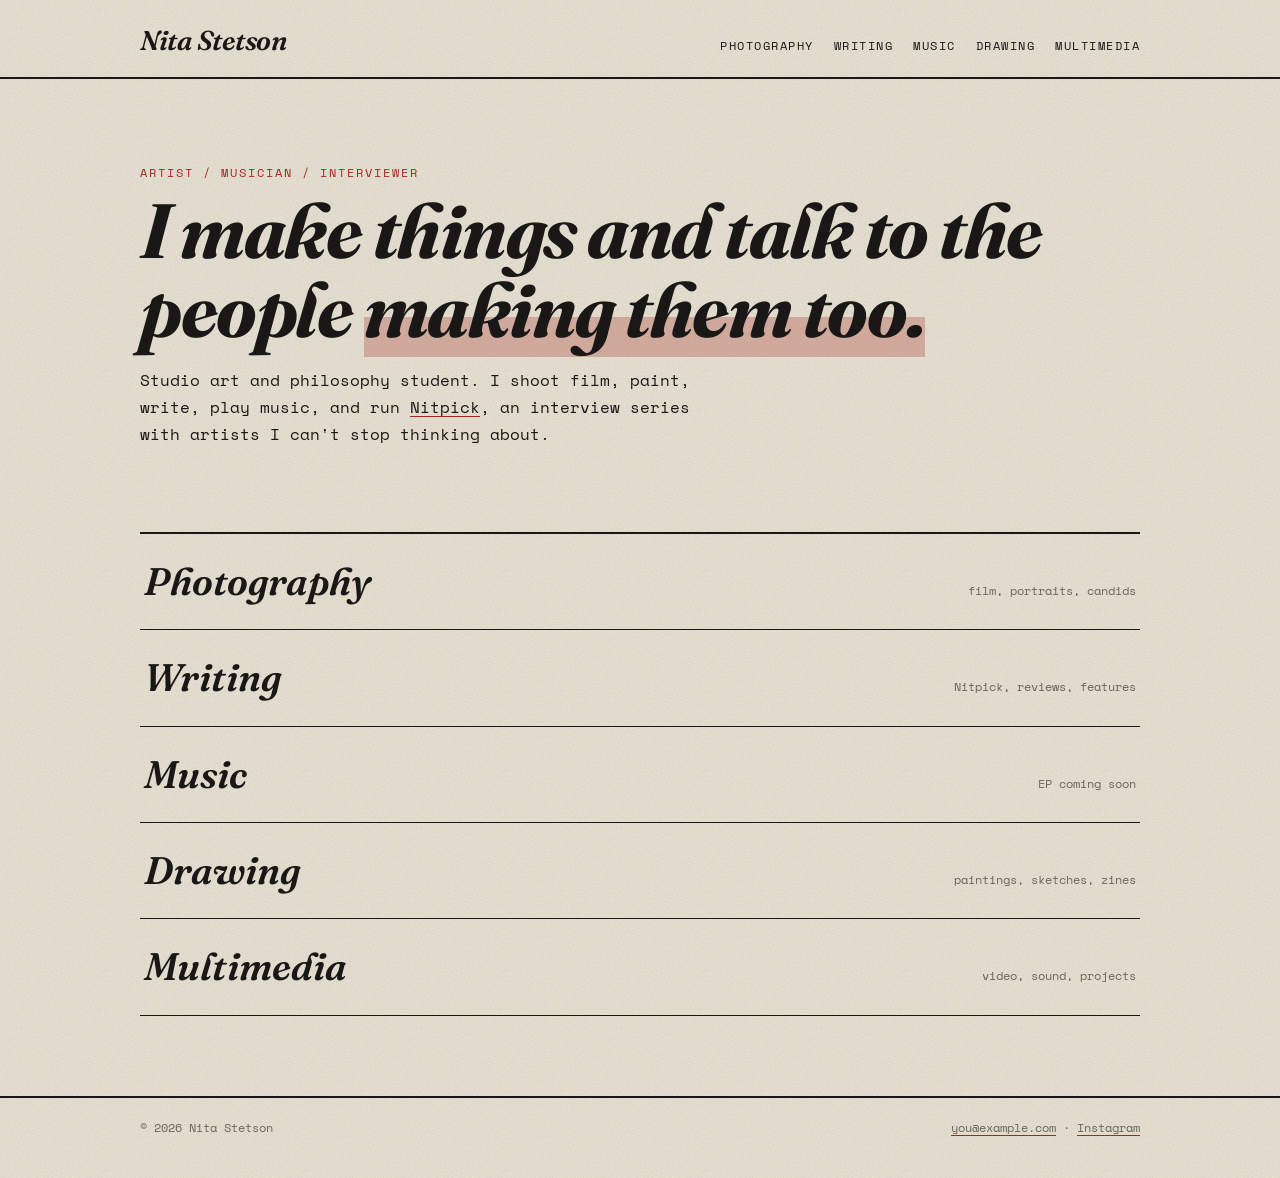
==== index.html @ 401b3606 "idk" ====
<!doctype html>
<html lang="en">
<head>
  <meta charset="utf-8">
  <meta name="viewport" content="width=device-width, initial-scale=1">
  <title>Nita Stetson</title>
  <meta name="description" content="Nita Stetson — artist, musician, interviewer. Photography, writing, music, drawing, multimedia.">
  <link rel="preconnect" href="https://fonts.googleapis.com">
  <link rel="preconnect" href="https://fonts.gstatic.com" crossorigin>
  <link href="https://fonts.googleapis.com/css2?family=Fraunces:ital,wght@0,600;0,700;1,600;1,700&family=Space+Mono:wght@400;700&display=swap" rel="stylesheet">
  <link rel="stylesheet" href="style.css">
</head>
<body>
  <header class="site">
    <div class="wrap">
      <a class="wordmark" href="index.html">Nita Stetson</a>
      <nav class="site" aria-label="Main">
        <ul>
          <li><a href="photography.html">Photography</a></li>
          <li><a href="writing.html">Writing</a></li>
          <li><a href="music.html">Music</a></li>
          <li><a href="drawing.html">Drawing</a></li>
          <li><a href="multimedia.html">Multimedia</a></li>
        </ul>
      </nav>
    </div>
  </header>

  <main>
    <div class="wrap">
      <section class="hero">
        <span class="label">Artist / Musician / Interviewer</span>
        <!-- EDIT: your one-line intro -->
        <h1>I make things and talk to the people <span class="hl">making them too.</span></h1>
        <p class="lede">
          <!-- EDIT: two or three sentences in your own voice -->
          Studio art and philosophy student. I shoot film, paint, write, play music, and run
          <a href="writing.html#nitpick">Nitpick</a>, an interview series with artists I can't stop thinking about.
        </p>
      </section>

      <ul class="rooms">
        <li><a href="photography.html"><span class="room">Photography</span><span class="what">film, portraits, candids</span></a></li>
        <li><a href="writing.html"><span class="room">Writing</span><span class="what">Nitpick, reviews, features</span></a></li>
        <li><a href="music.html"><span class="room">Music</span><span class="what">EP coming soon</span></a></li>
        <li><a href="drawing.html"><span class="room">Drawing</span><span class="what">paintings, sketches, zines</span></a></li>
        <li><a href="multimedia.html"><span class="room">Multimedia</span><span class="what">video, sound, projects</span></a></li>
      </ul>
    </div>
  </main>

  <footer class="site">
    <div class="wrap">
      <span>&copy; 2026 Nita Stetson</span>
      <!-- EDIT: your real email and handle -->
      <span><a href="mailto:you@example.com">you@example.com</a> &middot; <a href="https://instagram.com/yourhandle">Instagram</a></span>
    </div>
  </footer>
</body>
</html>
---- style.css ----
/* ---------- Nita Stetson — starter portfolio ----------
   Edit the colors and fonts here and every page updates. */

:root {
  --paper: #ebe5d6;
  --paper-dark: #ddd5c1;
  --ink: #1a1816;
  --muted: #6b645a;
  --accent: #a3271f;      /* oxblood — change me */
  --tape: rgba(214, 190, 120, 0.55);
  --font-display: "Fraunces", Georgia, serif;
  --font-mono: "Space Mono", "Courier New", monospace;
}

* { box-sizing: border-box; margin: 0; padding: 0; }

html { scroll-behavior: smooth; }

body {
  background: var(--paper);
  color: var(--ink);
  font-family: var(--font-mono);
  font-size: 15px;
  line-height: 1.65;
  min-height: 100vh;
  /* photocopy grain */
  background-image: url("data:image/svg+xml;utf8,<svg xmlns='http://www.w3.org/2000/svg' width='200' height='200'><filter id='n'><feTurbulence type='fractalNoise' baseFrequency='0.85' numOctaves='2' stitchTiles='stitch'/><feColorMatrix values='0 0 0 0 0  0 0 0 0 0  0 0 0 0 0  0 0 0 0.09 0'/></filter><rect width='100%' height='100%' filter='url(%23n)'/></svg>");
}

a { color: inherit; text-decoration-color: var(--accent); text-underline-offset: 3px; }
a:hover { color: var(--accent); }

/* ---------- layout ---------- */
.wrap { max-width: 1040px; margin: 0 auto; padding: 0 20px; }

header.site {
  border-bottom: 2px solid var(--ink);
  padding: 18px 0 14px;
}
header.site .wrap {
  display: flex; flex-wrap: wrap; gap: 10px 24px;
  align-items: baseline; justify-content: space-between;
}
.wordmark {
  font-family: var(--font-display);
  font-style: italic; font-weight: 600;
  font-size: 1.7rem; text-decoration: none; letter-spacing: -0.5px;
}
nav.site ul { list-style: none; display: flex; flex-wrap: wrap; gap: 6px 20px; }
nav.site a {
  text-transform: uppercase; font-size: 0.78rem; letter-spacing: 1.5px;
  text-decoration: none; padding-bottom: 2px;
  border-bottom: 2px solid transparent;
}
nav.site a:hover, nav.site a[aria-current="page"] {
  border-bottom-color: var(--accent); color: var(--ink);
}

main { padding: 48px 0 80px; }

h1 {
  font-family: var(--font-display);
  font-weight: 700; font-style: italic;
  font-size: clamp(2.4rem, 7vw, 4.8rem);
  line-height: 1.02; letter-spacing: -1.5px;
  margin-bottom: 18px;
}
h2 {
  font-family: var(--font-display);
  font-size: 1.5rem; font-weight: 600; margin: 40px 0 10px;
}
.label {
  font-size: 0.74rem; text-transform: uppercase; letter-spacing: 2px;
  color: var(--accent); margin-bottom: 10px; display: block;
}
.lede { max-width: 56ch; font-size: 1.02rem; margin-bottom: 28px; }
.note { color: var(--muted); font-size: 0.82rem; max-width: 60ch; }

/* ---------- home ---------- */
.hero { padding: 36px 0 20px; }
.hero h1 .hl {
  background: linear-gradient(transparent 58%, rgba(163, 39, 31, 0.28) 58%);
}
.rooms {
  list-style: none; margin-top: 36px;
  border-top: 2px solid var(--ink);
}
.rooms li { border-bottom: 1px solid var(--ink); }
.rooms a {
  display: flex; justify-content: space-between; align-items: baseline;
  gap: 16px; padding: 16px 4px; text-decoration: none;
  transition: padding-left 0.15s ease, background 0.15s ease;
}
.rooms a:hover { padding-left: 14px; background: var(--paper-dark); color: var(--ink); }
.rooms .room {
  font-family: var(--font-display); font-size: clamp(1.5rem, 4.5vw, 2.4rem);
  font-weight: 600; font-style: italic;
}
.rooms .what { font-size: 0.78rem; color: var(--muted); text-align: right; }

/* ---------- galleries ---------- */
.grid {
  display: grid; gap: 28px;
  grid-template-columns: repeat(auto-fill, minmax(250px, 1fr));
  margin-top: 28px;
}
.piece { position: relative; background: #f6f1e4; padding: 10px 10px 14px; box-shadow: 2px 3px 0 rgba(26,24,22,0.18); }
.piece:nth-child(odd)  { transform: rotate(-1.2deg); }
.piece:nth-child(even) { transform: rotate(0.9deg); }
.piece:nth-child(3n)   { transform: rotate(-0.4deg); }
.piece::before {         /* tape */
  content: ""; position: absolute; top: -10px; left: 50%;
  width: 84px; height: 22px; margin-left: -42px;
  background: var(--tape); transform: rotate(-3deg);
}
.piece img, .piece .ph { display: block; width: 100%; aspect-ratio: 4 / 5; object-fit: cover; }
.piece .ph {
  background: repeating-linear-gradient(45deg, var(--paper-dark), var(--paper-dark) 8px, #d3cab4 8px, #d3cab4 16px);
  display: grid; place-items: center; color: var(--muted); font-size: 0.78rem;
}
.piece.wide img, .piece.wide .ph { aspect-ratio: 16 / 10; }
.piece figcaption { font-size: 0.78rem; margin-top: 8px; color: var(--muted); }
.piece figcaption b { color: var(--ink); font-weight: 700; }

/* ---------- writing / lists ---------- */
.entries { list-style: none; margin-top: 18px; border-top: 2px solid var(--ink); }
.entries li { border-bottom: 1px solid var(--ink); padding: 18px 0; }
.entries .meta { font-size: 0.74rem; color: var(--muted); text-transform: uppercase; letter-spacing: 1.5px; }
.entries .title { font-family: var(--font-display); font-size: 1.35rem; font-weight: 600; display: block; margin: 2px 0 4px; }

/* ---------- music ---------- */
.release {
  display: grid; grid-template-columns: minmax(180px, 280px) 1fr; gap: 30px;
  align-items: start; margin-top: 24px;
}
.release .cover {
  aspect-ratio: 1 / 1; background: var(--ink); color: var(--paper);
  display: grid; place-items: center; text-align: center; padding: 20px;
  font-family: var(--font-display); font-style: italic; font-size: 1.4rem;
  box-shadow: 4px 4px 0 var(--accent);
}
.tracks { list-style: none; counter-reset: t; margin: 14px 0; }
.tracks li { counter-increment: t; padding: 8px 0; border-bottom: 1px dashed var(--muted); }
.tracks li::before { content: counter(t, decimal-leading-zero) "  "; color: var(--accent); }
.btn {
  display: inline-block; margin: 6px 8px 0 0; padding: 8px 16px;
  border: 2px solid var(--ink); text-decoration: none;
  text-transform: uppercase; font-size: 0.76rem; letter-spacing: 1.5px;
}
.btn:hover { background: var(--ink); color: var(--paper); }
@media (max-width: 640px) { .release { grid-template-columns: 1fr; } }

/* ---------- footer ---------- */
footer.site {
  border-top: 2px solid var(--ink); padding: 20px 0 40px;
  font-size: 0.78rem; color: var(--muted);
}
footer.site .wrap { display: flex; flex-wrap: wrap; gap: 8px 24px; justify-content: space-between; }

:focus-visible { outline: 3px solid var(--accent); outline-offset: 3px; }

@media (prefers-reduced-motion: reduce) {
  html { scroll-behavior: auto; }
  .rooms a { transition: none; }
}
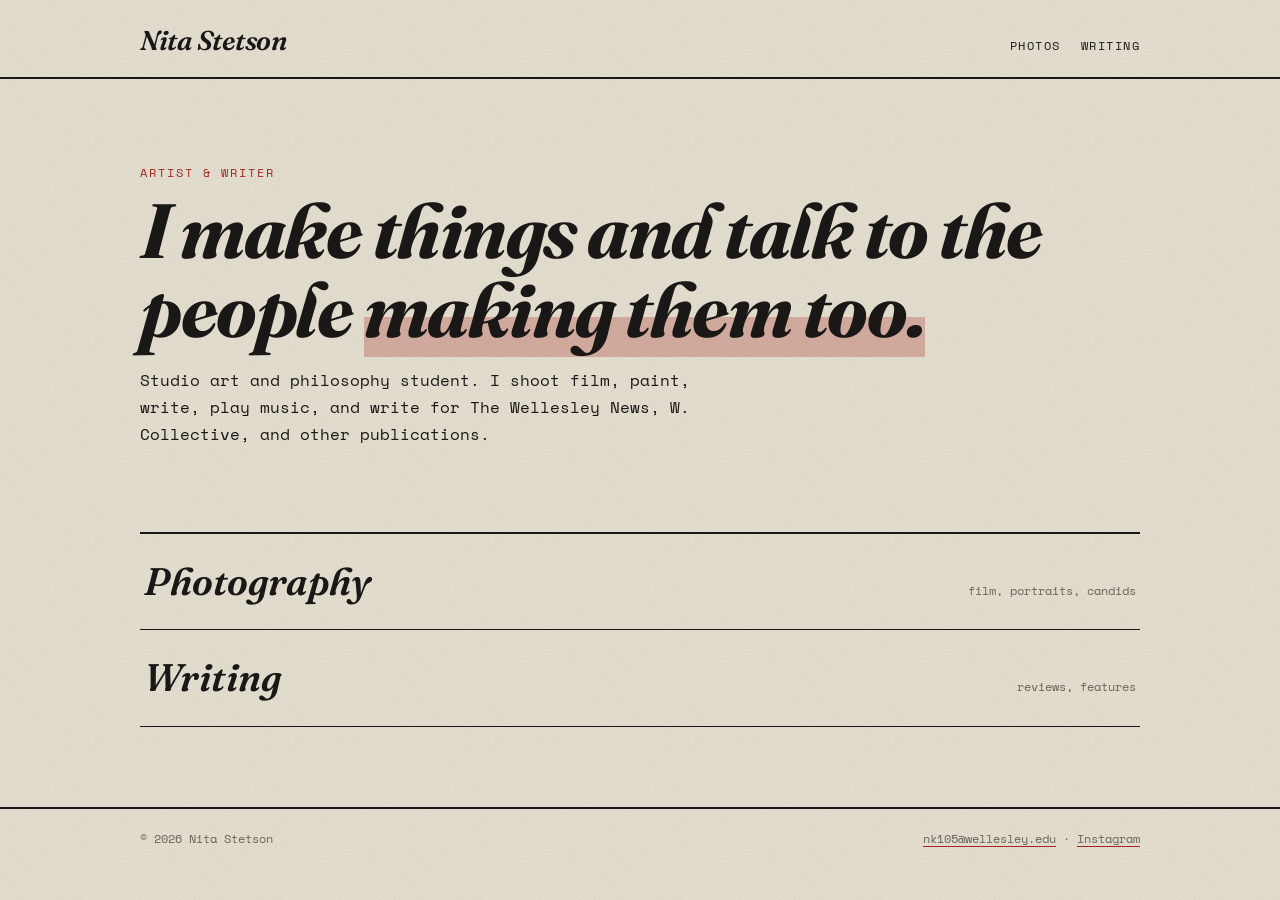
==== commit 9acf2596: "Update index.html" ====
--- a/index.html
+++ b/index.html
@@ -3,8 +3,8 @@
 <head>
   <meta charset="utf-8">
   <meta name="viewport" content="width=device-width, initial-scale=1">
-  <title>Nita Stetson</title>
-  <meta name="description" content="Nita Stetson — artist, musician, interviewer. Photography, writing, music, drawing, multimedia.">
+  <title>nita stetson</title>
+  <meta name="description" content="Nita Stetson — Artist & Writer. Photography, writing, music, drawing, multimedia.">
   <link rel="preconnect" href="https://fonts.googleapis.com">
   <link rel="preconnect" href="https://fonts.gstatic.com" crossorigin>
   <link href="https://fonts.googleapis.com/css2?family=Fraunces:ital,wght@0,600;0,700;1,600;1,700&family=Space+Mono:wght@400;700&display=swap" rel="stylesheet">
@@ -16,11 +16,8 @@
       <a class="wordmark" href="index.html">Nita Stetson</a>
       <nav class="site" aria-label="Main">
         <ul>
-          <li><a href="photography.html">Photography</a></li>
+          <li><a href="photography.html">Photos</a></li>
           <li><a href="writing.html">Writing</a></li>
-          <li><a href="music.html">Music</a></li>
-          <li><a href="drawing.html">Drawing</a></li>
-          <li><a href="multimedia.html">Multimedia</a></li>
         </ul>
       </nav>
     </div>
@@ -29,22 +26,17 @@
   <main>
     <div class="wrap">
       <section class="hero">
-        <span class="label">Artist / Musician / Interviewer</span>
+        <span class="label">Artist & Writer</span>
         <!-- EDIT: your one-line intro -->
         <h1>I make things and talk to the people <span class="hl">making them too.</span></h1>
         <p class="lede">
           <!-- EDIT: two or three sentences in your own voice -->
-          Studio art and philosophy student. I shoot film, paint, write, play music, and run
-          <a href="writing.html#nitpick">Nitpick</a>, an interview series with artists I can't stop thinking about.
-        </p>
+          Studio art and philosophy student. I shoot film, paint, write, play music, and write for The Wellesley News, W. Collective, and other publications.</p>
       </section>
 
       <ul class="rooms">
         <li><a href="photography.html"><span class="room">Photography</span><span class="what">film, portraits, candids</span></a></li>
-        <li><a href="writing.html"><span class="room">Writing</span><span class="what">Nitpick, reviews, features</span></a></li>
-        <li><a href="music.html"><span class="room">Music</span><span class="what">EP coming soon</span></a></li>
-        <li><a href="drawing.html"><span class="room">Drawing</span><span class="what">paintings, sketches, zines</span></a></li>
-        <li><a href="multimedia.html"><span class="room">Multimedia</span><span class="what">video, sound, projects</span></a></li>
+        <li><a href="writing.html"><span class="room">Writing</span><span class="what">reviews, features</span></a></li>
       </ul>
     </div>
   </main>
@@ -53,7 +45,7 @@
     <div class="wrap">
       <span>&copy; 2026 Nita Stetson</span>
       <!-- EDIT: your real email and handle -->
-      <span><a href="mailto:you@example.com">you@example.com</a> &middot; <a href="https://instagram.com/yourhandle">Instagram</a></span>
+      <span><a href="mailto:you@example.com">nk105@wellesley.edu</a> &middot; <a href="https://instagram.com/nitastetson">Instagram</a></span>
     </div>
   </footer>
 </body>
